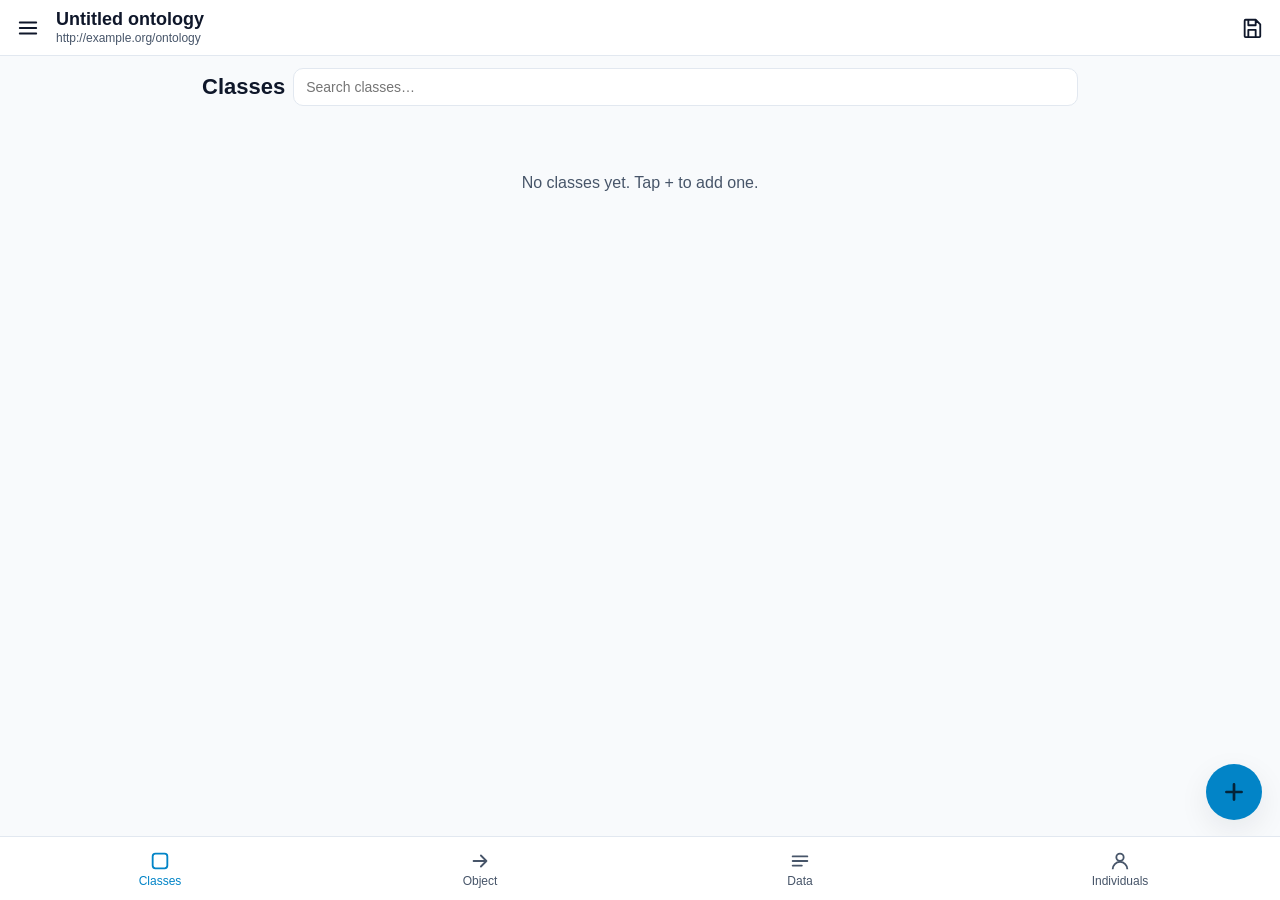
==== index.html @ ef808c2e "Add mobile-first OWL ontology creator and editor Introduces OntoMobile, a self-contained PWA that le" ====
<!DOCTYPE html>
<html lang="en">
<head>
  <meta charset="UTF-8" />
  <meta
    name="viewport"
    content="width=device-width, initial-scale=1.0, viewport-fit=cover, maximum-scale=1.0, user-scalable=no"
  />
  <meta name="theme-color" content="#0f172a" />
  <meta name="description" content="Mobile-first OWL ontology creator and editor." />
  <title>OntoMobile – OWL Ontology Editor</title>
  <link rel="manifest" href="manifest.webmanifest" />
  <link rel="icon" type="image/svg+xml" href="icons/icon.svg" />
  <link rel="apple-touch-icon" href="icons/icon-192.png" />
  <link rel="stylesheet" href="css/style.css" />
</head>
<body>
  <header class="app-header">
    <button id="menuBtn" class="icon-btn" aria-label="Open menu">
      <svg viewBox="0 0 24 24" aria-hidden="true"><path d="M3 6h18M3 12h18M3 18h18" stroke="currentColor" stroke-width="2" stroke-linecap="round"/></svg>
    </button>
    <div class="title">
      <h1 id="ontologyTitle">Untitled ontology</h1>
      <p id="ontologyIri" class="subtitle">http://example.org/ontology</p>
    </div>
    <button id="saveBtn" class="icon-btn" aria-label="Save">
      <svg viewBox="0 0 24 24" aria-hidden="true"><path d="M5 3h11l5 5v13a1 1 0 0 1-1 1H5a1 1 0 0 1-1-1V4a1 1 0 0 1 1-1Z M8 3v6h8V3 M8 21v-7h8v7" fill="none" stroke="currentColor" stroke-width="2" stroke-linejoin="round"/></svg>
    </button>
  </header>

  <nav id="sideMenu" class="side-menu" aria-hidden="true">
    <div class="side-menu-header">
      <h2>Ontology</h2>
      <button id="closeMenuBtn" class="icon-btn" aria-label="Close menu">&times;</button>
    </div>
    <ul class="menu-list">
      <li><button data-action="edit-meta">Edit metadata</button></li>
      <li><button data-action="import">Import OWL / RDF</button></li>
      <li><button data-action="export">Export OWL / RDF</button></li>
      <li><button data-action="view-raw">View raw OWL</button></li>
      <li><button data-action="new" class="danger">New ontology</button></li>
      <li><button data-action="clear" class="danger">Clear all data</button></li>
    </ul>
    <div class="side-menu-footer">
      <small>OntoMobile · OWL/RDF editor</small>
    </div>
  </nav>
  <div id="backdrop" class="backdrop" hidden></div>

  <main id="main" class="main">
    <section id="tab-classes" class="tab-panel active" data-tab="classes">
      <div class="list-header">
        <h2>Classes</h2>
        <input type="search" id="searchClasses" placeholder="Search classes…" />
      </div>
      <ul id="classList" class="item-list" aria-live="polite"></ul>
      <p id="classEmpty" class="empty">No classes yet. Tap + to add one.</p>
    </section>

    <section id="tab-objectProperties" class="tab-panel" data-tab="objectProperties">
      <div class="list-header">
        <h2>Object properties</h2>
        <input type="search" id="searchObjectProperties" placeholder="Search object properties…" />
      </div>
      <ul id="objectPropertyList" class="item-list"></ul>
      <p id="objectPropertyEmpty" class="empty">No object properties yet.</p>
    </section>

    <section id="tab-dataProperties" class="tab-panel" data-tab="dataProperties">
      <div class="list-header">
        <h2>Data properties</h2>
        <input type="search" id="searchDataProperties" placeholder="Search data properties…" />
      </div>
      <ul id="dataPropertyList" class="item-list"></ul>
      <p id="dataPropertyEmpty" class="empty">No data properties yet.</p>
    </section>

    <section id="tab-individuals" class="tab-panel" data-tab="individuals">
      <div class="list-header">
        <h2>Individuals</h2>
        <input type="search" id="searchIndividuals" placeholder="Search individuals…" />
      </div>
      <ul id="individualList" class="item-list"></ul>
      <p id="individualEmpty" class="empty">No individuals yet.</p>
    </section>
  </main>

  <button id="fab" class="fab" aria-label="Add item">
    <svg viewBox="0 0 24 24" aria-hidden="true"><path d="M12 5v14M5 12h14" stroke="currentColor" stroke-width="2.5" stroke-linecap="round"/></svg>
  </button>

  <nav class="tab-bar" role="tablist">
    <button class="tab-btn active" data-tab="classes" role="tab">
      <svg viewBox="0 0 24 24"><rect x="4" y="4" width="16" height="16" rx="3" fill="none" stroke="currentColor" stroke-width="2"/></svg>
      <span>Classes</span>
    </button>
    <button class="tab-btn" data-tab="objectProperties" role="tab">
      <svg viewBox="0 0 24 24"><path d="M5 12h14M13 6l6 6-6 6" fill="none" stroke="currentColor" stroke-width="2" stroke-linecap="round" stroke-linejoin="round"/></svg>
      <span>Object</span>
    </button>
    <button class="tab-btn" data-tab="dataProperties" role="tab">
      <svg viewBox="0 0 24 24"><path d="M4 7h16M4 12h16M4 17h10" fill="none" stroke="currentColor" stroke-width="2" stroke-linecap="round"/></svg>
      <span>Data</span>
    </button>
    <button class="tab-btn" data-tab="individuals" role="tab">
      <svg viewBox="0 0 24 24"><circle cx="12" cy="8" r="4" fill="none" stroke="currentColor" stroke-width="2"/><path d="M4 21c0-4.5 3.6-8 8-8s8 3.5 8 8" fill="none" stroke="currentColor" stroke-width="2"/></svg>
      <span>Individuals</span>
    </button>
  </nav>

  <!-- Sheet / modal for editing entities -->
  <div id="sheet" class="sheet" aria-hidden="true">
    <div class="sheet-backdrop"></div>
    <div class="sheet-panel" role="dialog" aria-modal="true" aria-labelledby="sheetTitle">
      <header class="sheet-header">
        <button class="icon-btn" data-sheet-cancel aria-label="Cancel">&times;</button>
        <h3 id="sheetTitle">Edit</h3>
        <button class="primary" data-sheet-save>Save</button>
      </header>
      <div id="sheetBody" class="sheet-body"></div>
    </div>
  </div>

  <div id="toast" class="toast" role="status" aria-live="polite"></div>

  <input type="file" id="fileInput" accept=".owl,.rdf,.xml,application/rdf+xml,text/xml" hidden />

  <script src="js/owl.js"></script>
  <script src="js/app.js"></script>
  <script>
    if ("serviceWorker" in navigator) {
      window.addEventListener("load", () => {
        navigator.serviceWorker.register("sw.js").catch(() => {});
      });
    }
  </script>
</body>
</html>
---- css/style.css ----
:root {
  --bg: #0f172a;
  --surface: #1e293b;
  --surface-2: #273449;
  --border: #334155;
  --text: #e2e8f0;
  --text-dim: #94a3b8;
  --accent: #38bdf8;
  --accent-2: #0ea5e9;
  --danger: #ef4444;
  --success: #22c55e;
  --header-h: 56px;
  --tabbar-h: 64px;
  --shadow: 0 10px 30px rgba(0, 0, 0, 0.4);
  --radius: 14px;
  --safe-top: env(safe-area-inset-top);
  --safe-bottom: env(safe-area-inset-bottom);
}

@media (prefers-color-scheme: light) {
  :root {
    --bg: #f8fafc;
    --surface: #ffffff;
    --surface-2: #f1f5f9;
    --border: #e2e8f0;
    --text: #0f172a;
    --text-dim: #475569;
    --accent: #0284c7;
    --accent-2: #0369a1;
    --shadow: 0 10px 30px rgba(15, 23, 42, 0.08);
  }
}

* {
  box-sizing: border-box;
}

html,
body {
  margin: 0;
  padding: 0;
  background: var(--bg);
  color: var(--text);
  font-family: -apple-system, BlinkMacSystemFont, "Segoe UI", Roboto, "Helvetica Neue",
    Arial, sans-serif;
  -webkit-font-smoothing: antialiased;
  overflow-x: hidden;
}

body {
  min-height: 100vh;
  padding-top: calc(var(--header-h) + var(--safe-top));
  padding-bottom: calc(var(--tabbar-h) + var(--safe-bottom));
}

h1,
h2,
h3 {
  margin: 0;
  font-weight: 600;
}

button {
  font-family: inherit;
  cursor: pointer;
}

input,
textarea,
select {
  font-family: inherit;
}

/* Header */
.app-header {
  position: fixed;
  inset: 0 0 auto 0;
  height: calc(var(--header-h) + var(--safe-top));
  padding-top: var(--safe-top);
  background: var(--surface);
  border-bottom: 1px solid var(--border);
  display: flex;
  align-items: center;
  gap: 8px;
  padding-left: 8px;
  padding-right: 8px;
  z-index: 20;
}

.app-header .title {
  flex: 1;
  min-width: 0;
  overflow: hidden;
}

.app-header h1 {
  font-size: 16px;
  line-height: 1.1;
  white-space: nowrap;
  overflow: hidden;
  text-overflow: ellipsis;
}

.subtitle {
  margin: 2px 0 0;
  font-size: 12px;
  color: var(--text-dim);
  white-space: nowrap;
  overflow: hidden;
  text-overflow: ellipsis;
}

.icon-btn {
  background: transparent;
  border: none;
  color: var(--text);
  width: 40px;
  height: 40px;
  border-radius: 10px;
  display: inline-flex;
  align-items: center;
  justify-content: center;
  font-size: 22px;
}

.icon-btn:active {
  background: var(--surface-2);
}

.icon-btn svg {
  width: 22px;
  height: 22px;
}

/* Side menu */
.side-menu {
  position: fixed;
  top: 0;
  left: 0;
  height: 100%;
  width: min(85vw, 320px);
  background: var(--surface);
  border-right: 1px solid var(--border);
  transform: translateX(-100%);
  transition: transform 0.25s ease;
  z-index: 40;
  display: flex;
  flex-direction: column;
  padding-top: var(--safe-top);
}

.side-menu.open {
  transform: translateX(0);
}

.side-menu-header {
  display: flex;
  align-items: center;
  justify-content: space-between;
  padding: 16px;
  border-bottom: 1px solid var(--border);
}

.menu-list {
  list-style: none;
  margin: 0;
  padding: 8px 0;
  flex: 1;
  overflow-y: auto;
}

.menu-list button {
  width: 100%;
  text-align: left;
  background: transparent;
  border: none;
  color: var(--text);
  padding: 14px 20px;
  font-size: 15px;
}

.menu-list button:active {
  background: var(--surface-2);
}

.menu-list button.danger {
  color: var(--danger);
}

.side-menu-footer {
  padding: 12px 16px;
  color: var(--text-dim);
  border-top: 1px solid var(--border);
}

.backdrop {
  position: fixed;
  inset: 0;
  background: rgba(0, 0, 0, 0.5);
  z-index: 30;
}

/* Main */
.main {
  padding: 12px;
  max-width: 900px;
  margin: 0 auto;
}

.tab-panel {
  display: none;
}

.tab-panel.active {
  display: block;
}

.list-header {
  display: flex;
  align-items: center;
  justify-content: space-between;
  gap: 8px;
  margin-bottom: 12px;
  flex-wrap: wrap;
}

.list-header h2 {
  font-size: 20px;
}

.list-header input[type="search"] {
  flex: 1 1 160px;
  min-width: 0;
  background: var(--surface);
  border: 1px solid var(--border);
  color: var(--text);
  padding: 10px 12px;
  border-radius: 10px;
  font-size: 14px;
}

.list-header input[type="search"]:focus {
  outline: 2px solid var(--accent);
  outline-offset: 1px;
}

/* Item list */
.item-list {
  list-style: none;
  margin: 0;
  padding: 0;
  display: flex;
  flex-direction: column;
  gap: 8px;
}

.item {
  background: var(--surface);
  border: 1px solid var(--border);
  border-radius: var(--radius);
  padding: 14px;
  display: flex;
  gap: 10px;
  align-items: flex-start;
}

.item .item-main {
  flex: 1;
  min-width: 0;
}

.item .item-title {
  font-weight: 600;
  word-break: break-word;
}

.item .item-sub {
  font-size: 13px;
  color: var(--text-dim);
  margin-top: 4px;
  word-break: break-word;
}

.item .chip {
  display: inline-block;
  background: var(--surface-2);
  color: var(--text-dim);
  border: 1px solid var(--border);
  border-radius: 999px;
  padding: 2px 8px;
  font-size: 12px;
  margin-right: 4px;
  margin-top: 4px;
}

.item-actions {
  display: flex;
  flex-direction: column;
  gap: 4px;
}

.item-actions button {
  background: transparent;
  border: none;
  color: var(--text-dim);
  padding: 6px 8px;
  border-radius: 8px;
  font-size: 13px;
}

.item-actions button:active {
  background: var(--surface-2);
  color: var(--text);
}

.item-actions .del {
  color: var(--danger);
}

.empty {
  text-align: center;
  color: var(--text-dim);
  padding: 40px 16px;
  display: none;
}

.empty.show {
  display: block;
}

/* FAB */
.fab {
  position: fixed;
  right: 18px;
  bottom: calc(var(--tabbar-h) + 16px + var(--safe-bottom));
  width: 56px;
  height: 56px;
  border-radius: 50%;
  background: var(--accent);
  color: #04243a;
  border: none;
  box-shadow: var(--shadow);
  display: inline-flex;
  align-items: center;
  justify-content: center;
  z-index: 15;
}

.fab:active {
  transform: scale(0.96);
}

.fab svg {
  width: 26px;
  height: 26px;
}

/* Tab bar */
.tab-bar {
  position: fixed;
  bottom: 0;
  left: 0;
  right: 0;
  height: calc(var(--tabbar-h) + var(--safe-bottom));
  padding-bottom: var(--safe-bottom);
  background: var(--surface);
  border-top: 1px solid var(--border);
  display: flex;
  align-items: stretch;
  z-index: 20;
}

.tab-btn {
  flex: 1;
  background: transparent;
  border: none;
  color: var(--text-dim);
  display: flex;
  flex-direction: column;
  align-items: center;
  justify-content: center;
  gap: 2px;
  font-size: 11px;
  padding: 6px 0;
}

.tab-btn svg {
  width: 22px;
  height: 22px;
}

.tab-btn.active {
  color: var(--accent);
}

/* Sheet */
.sheet {
  position: fixed;
  inset: 0;
  z-index: 50;
  display: none;
}

.sheet.open {
  display: block;
}

.sheet-backdrop {
  position: absolute;
  inset: 0;
  background: rgba(0, 0, 0, 0.55);
}

.sheet-panel {
  position: absolute;
  left: 0;
  right: 0;
  bottom: 0;
  background: var(--surface);
  border-top-left-radius: 18px;
  border-top-right-radius: 18px;
  max-height: 92vh;
  display: flex;
  flex-direction: column;
  box-shadow: var(--shadow);
  padding-bottom: var(--safe-bottom);
  animation: slide-up 0.2s ease;
}

@keyframes slide-up {
  from {
    transform: translateY(20%);
    opacity: 0;
  }
  to {
    transform: translateY(0);
    opacity: 1;
  }
}

.sheet-header {
  display: flex;
  align-items: center;
  justify-content: space-between;
  padding: 8px 12px;
  border-bottom: 1px solid var(--border);
}

.sheet-header h3 {
  font-size: 16px;
}

.sheet-body {
  padding: 16px;
  overflow-y: auto;
  flex: 1;
  display: flex;
  flex-direction: column;
  gap: 12px;
}

.primary {
  background: var(--accent);
  color: #04243a;
  border: none;
  padding: 8px 14px;
  border-radius: 10px;
  font-weight: 600;
}

.primary:active {
  background: var(--accent-2);
}

.secondary {
  background: var(--surface-2);
  color: var(--text);
  border: 1px solid var(--border);
  padding: 8px 14px;
  border-radius: 10px;
}

/* Form fields */
.field {
  display: flex;
  flex-direction: column;
  gap: 6px;
}

.field label {
  font-size: 13px;
  color: var(--text-dim);
}

.field input,
.field textarea,
.field select {
  background: var(--surface-2);
  color: var(--text);
  border: 1px solid var(--border);
  border-radius: 10px;
  padding: 12px;
  font-size: 15px;
}

.field textarea {
  min-height: 80px;
  resize: vertical;
}

.field input:focus,
.field textarea:focus,
.field select:focus {
  outline: 2px solid var(--accent);
  outline-offset: 1px;
}

.multi {
  display: flex;
  flex-wrap: wrap;
  gap: 6px;
  padding: 8px;
  background: var(--surface-2);
  border: 1px solid var(--border);
  border-radius: 10px;
  min-height: 44px;
}

.multi .tag {
  background: var(--surface);
  border: 1px solid var(--border);
  border-radius: 999px;
  padding: 4px 10px;
  font-size: 13px;
  display: inline-flex;
  align-items: center;
  gap: 6px;
}

.multi .tag button {
  border: none;
  background: transparent;
  color: var(--text-dim);
  font-size: 14px;
}

.multi input {
  flex: 1;
  min-width: 100px;
  background: transparent;
  border: none;
  color: var(--text);
  padding: 4px;
  outline: none;
}

.multi datalist {
  display: none;
}

.raw-view {
  font-family: ui-monospace, SFMono-Regular, Menlo, Monaco, Consolas, "Liberation Mono",
    monospace;
  font-size: 12px;
  white-space: pre;
  overflow: auto;
  background: var(--surface-2);
  border: 1px solid var(--border);
  border-radius: 10px;
  padding: 12px;
  min-height: 50vh;
  color: var(--text);
  width: 100%;
}

/* Toast */
.toast {
  position: fixed;
  bottom: calc(var(--tabbar-h) + 30px + var(--safe-bottom));
  left: 50%;
  transform: translateX(-50%) translateY(20px);
  background: #111827;
  color: #f9fafb;
  padding: 10px 16px;
  border-radius: 999px;
  font-size: 13px;
  box-shadow: var(--shadow);
  opacity: 0;
  pointer-events: none;
  transition: opacity 0.2s ease, transform 0.2s ease;
  z-index: 60;
  max-width: 90vw;
  text-align: center;
}

.toast.show {
  opacity: 1;
  transform: translateX(-50%) translateY(0);
}

/* Utilities */
.row {
  display: flex;
  gap: 8px;
}

.row > * {
  flex: 1;
}

hr.sep {
  border: none;
  border-top: 1px solid var(--border);
  margin: 8px 0;
}

.hint {
  font-size: 12px;
  color: var(--text-dim);
}

@media (min-width: 720px) {
  .app-header h1 {
    font-size: 18px;
  }
  .list-header h2 {
    font-size: 22px;
  }
  .tab-btn span {
    font-size: 12px;
  }
}
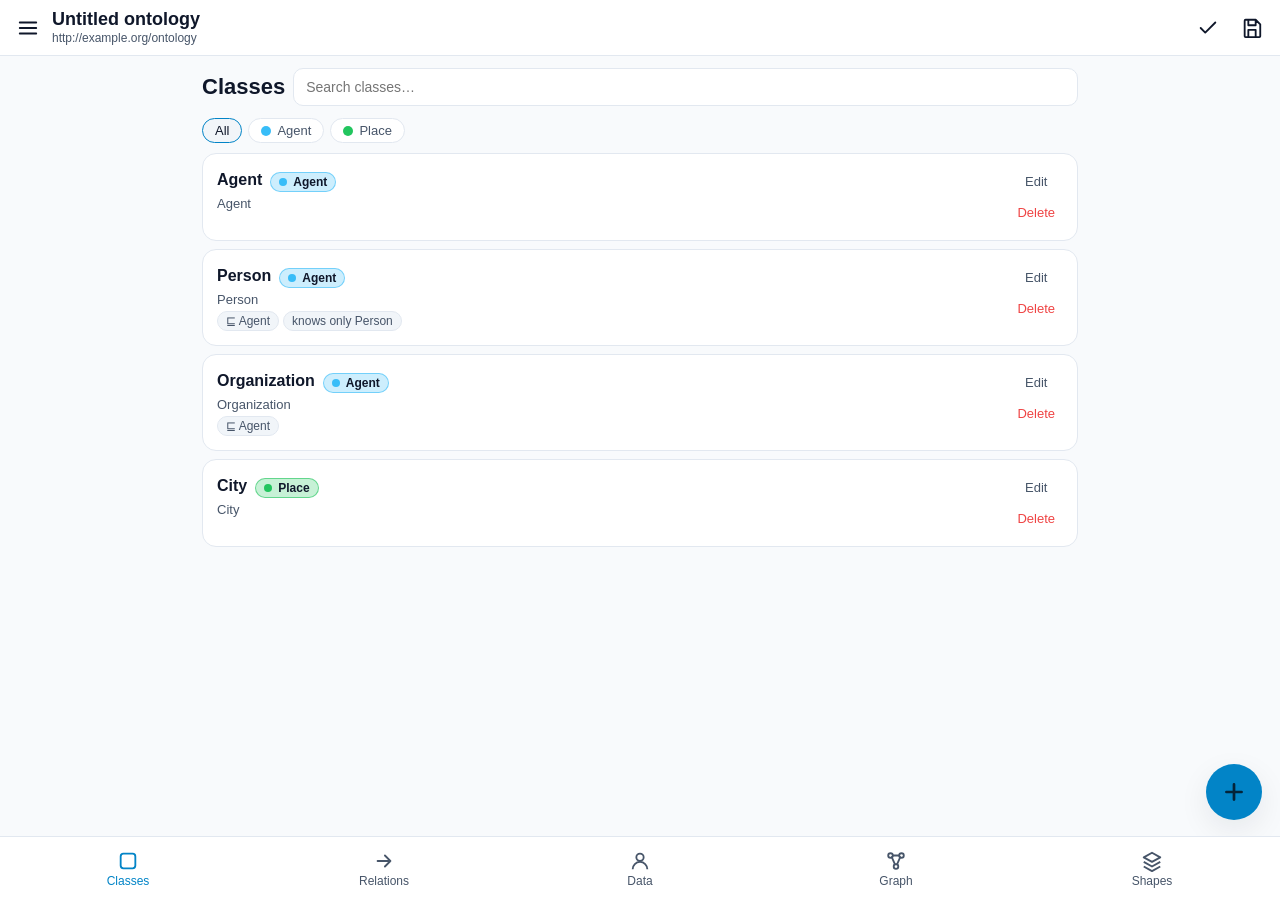
==== commit 775c2643: "Expand into KG + OWL restrictions + SHACL + categories + graph view Builds OntoMobile into a compreh" ====
--- a/index.html
+++ b/index.html
@@ -7,8 +7,8 @@
     content="width=device-width, initial-scale=1.0, viewport-fit=cover, maximum-scale=1.0, user-scalable=no"
   />
   <meta name="theme-color" content="#0f172a" />
-  <meta name="description" content="Mobile-first OWL ontology creator and editor." />
-  <title>OntoMobile – OWL Ontology Editor</title>
+  <meta name="description" content="Mobile-first ontology, knowledge graph and SHACL editor." />
+  <title>OntoMobile – Ontology, KG & SHACL editor</title>
   <link rel="manifest" href="manifest.webmanifest" />
   <link rel="icon" type="image/svg+xml" href="icons/icon.svg" />
   <link rel="apple-touch-icon" href="icons/icon-192.png" />
@@ -23,6 +23,10 @@
       <h1 id="ontologyTitle">Untitled ontology</h1>
       <p id="ontologyIri" class="subtitle">http://example.org/ontology</p>
     </div>
+    <button id="validateBtn" class="icon-btn" aria-label="Run SHACL validation" title="Validate">
+      <svg viewBox="0 0 24 24" aria-hidden="true"><path d="M20 6 9 17l-5-5" fill="none" stroke="currentColor" stroke-width="2" stroke-linecap="round" stroke-linejoin="round"/></svg>
+      <span id="validateBadge" class="badge" hidden></span>
+    </button>
     <button id="saveBtn" class="icon-btn" aria-label="Save">
       <svg viewBox="0 0 24 24" aria-hidden="true"><path d="M5 3h11l5 5v13a1 1 0 0 1-1 1H5a1 1 0 0 1-1-1V4a1 1 0 0 1 1-1Z M8 3v6h8V3 M8 21v-7h8v7" fill="none" stroke="currentColor" stroke-width="2" stroke-linejoin="round"/></svg>
     </button>
@@ -35,53 +39,84 @@
     </div>
     <ul class="menu-list">
       <li><button data-action="edit-meta">Edit metadata</button></li>
-      <li><button data-action="import">Import OWL / RDF</button></li>
-      <li><button data-action="export">Export OWL / RDF</button></li>
-      <li><button data-action="view-raw">View raw OWL</button></li>
+      <li><button data-action="categories">Manage categories</button></li>
+      <li><button data-action="import">Import OWL / SHACL</button></li>
+      <li><button data-action="export">Export OWL / SHACL</button></li>
+      <li><button data-action="view-raw">View raw RDF/XML</button></li>
+      <li><button data-action="validate">Run validation</button></li>
       <li><button data-action="new" class="danger">New ontology</button></li>
       <li><button data-action="clear" class="danger">Clear all data</button></li>
     </ul>
     <div class="side-menu-footer">
-      <small>OntoMobile · OWL/RDF editor</small>
+      <small>OntoMobile · Ontology + KG + SHACL</small>
     </div>
   </nav>
   <div id="backdrop" class="backdrop" hidden></div>
 
   <main id="main" class="main">
+    <!-- Classes -->
     <section id="tab-classes" class="tab-panel active" data-tab="classes">
       <div class="list-header">
         <h2>Classes</h2>
         <input type="search" id="searchClasses" placeholder="Search classes…" />
       </div>
+      <div id="categoryFilter" class="category-filter"></div>
       <ul id="classList" class="item-list" aria-live="polite"></ul>
       <p id="classEmpty" class="empty">No classes yet. Tap + to add one.</p>
     </section>
 
-    <section id="tab-objectProperties" class="tab-panel" data-tab="objectProperties">
+    <!-- Relations (object & data properties) -->
+    <section id="tab-relations" class="tab-panel" data-tab="relations">
       <div class="list-header">
-        <h2>Object properties</h2>
-        <input type="search" id="searchObjectProperties" placeholder="Search object properties…" />
+        <h2>Relations</h2>
+        <input type="search" id="searchRelations" placeholder="Search properties…" />
+      </div>
+      <div class="segmented" role="tablist">
+        <button class="seg-btn active" data-seg="object">Object</button>
+        <button class="seg-btn" data-seg="data">Data</button>
       </div>
       <ul id="objectPropertyList" class="item-list"></ul>
       <p id="objectPropertyEmpty" class="empty">No object properties yet.</p>
-    </section>
-
-    <section id="tab-dataProperties" class="tab-panel" data-tab="dataProperties">
-      <div class="list-header">
-        <h2>Data properties</h2>
-        <input type="search" id="searchDataProperties" placeholder="Search data properties…" />
-      </div>
-      <ul id="dataPropertyList" class="item-list"></ul>
+      <ul id="dataPropertyList" class="item-list" hidden></ul>
       <p id="dataPropertyEmpty" class="empty">No data properties yet.</p>
     </section>
 
+    <!-- Data / individuals (knowledge graph nodes) -->
     <section id="tab-individuals" class="tab-panel" data-tab="individuals">
       <div class="list-header">
-        <h2>Individuals</h2>
-        <input type="search" id="searchIndividuals" placeholder="Search individuals…" />
+        <h2>Instances</h2>
+        <input type="search" id="searchIndividuals" placeholder="Search instances…" />
       </div>
       <ul id="individualList" class="item-list"></ul>
-      <p id="individualEmpty" class="empty">No individuals yet.</p>
+      <p id="individualEmpty" class="empty">No instances yet.</p>
+    </section>
+
+    <!-- Graph -->
+    <section id="tab-graph" class="tab-panel" data-tab="graph">
+      <div class="list-header compact">
+        <h2>Graph</h2>
+        <div class="segmented small" role="tablist">
+          <button class="seg-btn active" data-graph-mode="schema">Schema</button>
+          <button class="seg-btn" data-graph-mode="instances">Instances</button>
+        </div>
+      </div>
+      <div id="graphCanvas" class="graph-canvas"></div>
+      <div class="graph-toolbar">
+        <button id="graphFit" class="secondary small">Fit</button>
+        <button id="graphReheat" class="secondary small">Re-layout</button>
+        <span id="graphInfo" class="hint"></span>
+      </div>
+    </section>
+
+    <!-- Shapes / SHACL -->
+    <section id="tab-shapes" class="tab-panel" data-tab="shapes">
+      <div class="list-header">
+        <h2>SHACL shapes</h2>
+        <input type="search" id="searchShapes" placeholder="Search shapes…" />
+      </div>
+      <ul id="shapeList" class="item-list"></ul>
+      <p id="shapeEmpty" class="empty">No shapes yet. Tap + to add one.</p>
+      <div class="validation-summary" id="validationSummary"></div>
     </section>
   </main>
 
@@ -94,17 +129,21 @@
       <svg viewBox="0 0 24 24"><rect x="4" y="4" width="16" height="16" rx="3" fill="none" stroke="currentColor" stroke-width="2"/></svg>
       <span>Classes</span>
     </button>
-    <button class="tab-btn" data-tab="objectProperties" role="tab">
+    <button class="tab-btn" data-tab="relations" role="tab">
       <svg viewBox="0 0 24 24"><path d="M5 12h14M13 6l6 6-6 6" fill="none" stroke="currentColor" stroke-width="2" stroke-linecap="round" stroke-linejoin="round"/></svg>
-      <span>Object</span>
-    </button>
-    <button class="tab-btn" data-tab="dataProperties" role="tab">
-      <svg viewBox="0 0 24 24"><path d="M4 7h16M4 12h16M4 17h10" fill="none" stroke="currentColor" stroke-width="2" stroke-linecap="round"/></svg>
-      <span>Data</span>
+      <span>Relations</span>
     </button>
     <button class="tab-btn" data-tab="individuals" role="tab">
       <svg viewBox="0 0 24 24"><circle cx="12" cy="8" r="4" fill="none" stroke="currentColor" stroke-width="2"/><path d="M4 21c0-4.5 3.6-8 8-8s8 3.5 8 8" fill="none" stroke="currentColor" stroke-width="2"/></svg>
-      <span>Individuals</span>
+      <span>Data</span>
+    </button>
+    <button class="tab-btn" data-tab="graph" role="tab">
+      <svg viewBox="0 0 24 24"><circle cx="6" cy="6" r="2.5" fill="none" stroke="currentColor" stroke-width="2"/><circle cx="18" cy="6" r="2.5" fill="none" stroke="currentColor" stroke-width="2"/><circle cx="12" cy="18" r="2.5" fill="none" stroke="currentColor" stroke-width="2"/><path d="M7 7l4 9M17 7l-4 9M8 6h8" fill="none" stroke="currentColor" stroke-width="2"/></svg>
+      <span>Graph</span>
+    </button>
+    <button class="tab-btn" data-tab="shapes" role="tab">
+      <svg viewBox="0 0 24 24"><path d="M12 3l9 5-9 5-9-5 9-5Z M3 13l9 5 9-5 M3 18l9 5 9-5" fill="none" stroke="currentColor" stroke-width="2" stroke-linejoin="round"/></svg>
+      <span>Shapes</span>
     </button>
   </nav>
 
@@ -122,10 +161,11 @@
   </div>
 
   <div id="toast" class="toast" role="status" aria-live="polite"></div>
-
-  <input type="file" id="fileInput" accept=".owl,.rdf,.xml,application/rdf+xml,text/xml" hidden />
+  <input type="file" id="fileInput" accept=".owl,.rdf,.xml,.ttl,application/rdf+xml,text/xml" hidden />
 
   <script src="js/owl.js"></script>
+  <script src="js/shacl.js"></script>
+  <script src="js/graph.js"></script>
   <script src="js/app.js"></script>
   <script>
     if ("serviceWorker" in navigator) {
--- a/css/style.css
+++ b/css/style.css
@@ -2,11 +2,15 @@
   --bg: #0f172a;
   --surface: #1e293b;
   --surface-2: #273449;
+  --surface-3: #334155;
   --border: #334155;
   --text: #e2e8f0;
   --text-dim: #94a3b8;
   --accent: #38bdf8;
   --accent-2: #0ea5e9;
+  --violet: #a78bfa;
+  --green: #22c55e;
+  --amber: #f59e0b;
   --danger: #ef4444;
   --success: #22c55e;
   --header-h: 56px;
@@ -22,6 +26,7 @@
     --bg: #f8fafc;
     --surface: #ffffff;
     --surface-2: #f1f5f9;
+    --surface-3: #e2e8f0;
     --border: #e2e8f0;
     --text: #0f172a;
     --text-dim: #475569;
@@ -31,45 +36,25 @@
   }
 }
 
-* {
-  box-sizing: border-box;
-}
-
-html,
-body {
+* { box-sizing: border-box; }
+
+html, body {
   margin: 0;
   padding: 0;
   background: var(--bg);
   color: var(--text);
-  font-family: -apple-system, BlinkMacSystemFont, "Segoe UI", Roboto, "Helvetica Neue",
-    Arial, sans-serif;
+  font-family: -apple-system, BlinkMacSystemFont, "Segoe UI", Roboto, "Helvetica Neue", Arial, sans-serif;
   -webkit-font-smoothing: antialiased;
   overflow-x: hidden;
 }
-
 body {
   min-height: 100vh;
   padding-top: calc(var(--header-h) + var(--safe-top));
   padding-bottom: calc(var(--tabbar-h) + var(--safe-bottom));
 }
-
-h1,
-h2,
-h3 {
-  margin: 0;
-  font-weight: 600;
-}
-
-button {
-  font-family: inherit;
-  cursor: pointer;
-}
-
-input,
-textarea,
-select {
-  font-family: inherit;
-}
+h1, h2, h3 { margin: 0; font-weight: 600; }
+button { font-family: inherit; cursor: pointer; }
+input, textarea, select { font-family: inherit; }
 
 /* Header */
 .app-header {
@@ -77,22 +62,18 @@
   inset: 0 0 auto 0;
   height: calc(var(--header-h) + var(--safe-top));
   padding-top: var(--safe-top);
-  background: var(--surface);
+  background: color-mix(in srgb, var(--surface) 92%, transparent);
+  backdrop-filter: blur(10px);
+  -webkit-backdrop-filter: blur(10px);
   border-bottom: 1px solid var(--border);
   display: flex;
   align-items: center;
-  gap: 8px;
+  gap: 4px;
   padding-left: 8px;
   padding-right: 8px;
   z-index: 20;
 }
-
-.app-header .title {
-  flex: 1;
-  min-width: 0;
-  overflow: hidden;
-}
-
+.app-header .title { flex: 1; min-width: 0; }
 .app-header h1 {
   font-size: 16px;
   line-height: 1.1;
@@ -100,7 +81,6 @@
   overflow: hidden;
   text-overflow: ellipsis;
 }
-
 .subtitle {
   margin: 2px 0 0;
   font-size: 12px;
@@ -111,94 +91,57 @@
 }
 
 .icon-btn {
-  background: transparent;
-  border: none;
-  color: var(--text);
-  width: 40px;
-  height: 40px;
-  border-radius: 10px;
-  display: inline-flex;
-  align-items: center;
-  justify-content: center;
+  background: transparent; border: none; color: var(--text);
+  width: 40px; height: 40px; border-radius: 10px;
+  display: inline-flex; align-items: center; justify-content: center;
   font-size: 22px;
-}
-
-.icon-btn:active {
-  background: var(--surface-2);
-}
-
-.icon-btn svg {
-  width: 22px;
-  height: 22px;
-}
+  position: relative;
+}
+.icon-btn:active { background: var(--surface-2); }
+.icon-btn svg { width: 22px; height: 22px; }
+.badge {
+  position: absolute;
+  top: 4px;
+  right: 4px;
+  min-width: 16px;
+  height: 16px;
+  border-radius: 8px;
+  background: var(--danger);
+  color: #fff;
+  font-size: 10px;
+  line-height: 16px;
+  padding: 0 4px;
+  font-weight: 700;
+  text-align: center;
+}
+.badge.ok { background: var(--success); }
 
 /* Side menu */
 .side-menu {
-  position: fixed;
-  top: 0;
-  left: 0;
-  height: 100%;
+  position: fixed; top: 0; left: 0; height: 100%;
   width: min(85vw, 320px);
   background: var(--surface);
   border-right: 1px solid var(--border);
   transform: translateX(-100%);
   transition: transform 0.25s ease;
   z-index: 40;
-  display: flex;
-  flex-direction: column;
+  display: flex; flex-direction: column;
   padding-top: var(--safe-top);
 }
-
-.side-menu.open {
-  transform: translateX(0);
-}
-
+.side-menu.open { transform: translateX(0); }
 .side-menu-header {
-  display: flex;
-  align-items: center;
-  justify-content: space-between;
-  padding: 16px;
-  border-bottom: 1px solid var(--border);
-}
-
-.menu-list {
-  list-style: none;
-  margin: 0;
-  padding: 8px 0;
-  flex: 1;
-  overflow-y: auto;
-}
-
+  display: flex; align-items: center; justify-content: space-between;
+  padding: 16px; border-bottom: 1px solid var(--border);
+}
+.menu-list { list-style: none; margin: 0; padding: 8px 0; flex: 1; overflow-y: auto; }
 .menu-list button {
-  width: 100%;
-  text-align: left;
-  background: transparent;
-  border: none;
-  color: var(--text);
-  padding: 14px 20px;
-  font-size: 15px;
-}
-
-.menu-list button:active {
-  background: var(--surface-2);
-}
-
-.menu-list button.danger {
-  color: var(--danger);
-}
-
-.side-menu-footer {
-  padding: 12px 16px;
-  color: var(--text-dim);
-  border-top: 1px solid var(--border);
-}
-
-.backdrop {
-  position: fixed;
-  inset: 0;
-  background: rgba(0, 0, 0, 0.5);
-  z-index: 30;
-}
+  width: 100%; text-align: left; background: transparent; border: none;
+  color: var(--text); padding: 14px 20px; font-size: 15px;
+}
+.menu-list button:active { background: var(--surface-2); }
+.menu-list button.danger { color: var(--danger); }
+.side-menu-footer { padding: 12px 16px; color: var(--text-dim); border-top: 1px solid var(--border); }
+.backdrop { position: fixed; inset: 0; background: rgba(0,0,0,0.5); z-index: 30; }
 
 /* Main */
 .main {
@@ -206,54 +149,79 @@
   max-width: 900px;
   margin: 0 auto;
 }
-
-.tab-panel {
-  display: none;
-}
-
-.tab-panel.active {
-  display: block;
-}
+.tab-panel { display: none; }
+.tab-panel.active { display: block; }
 
 .list-header {
+  display: flex; align-items: center; justify-content: space-between;
+  gap: 8px; margin-bottom: 12px; flex-wrap: wrap;
+}
+.list-header.compact { flex-wrap: nowrap; }
+.list-header h2 { font-size: 20px; }
+.list-header input[type="search"] {
+  flex: 1 1 160px; min-width: 0;
+  background: var(--surface); border: 1px solid var(--border);
+  color: var(--text); padding: 10px 12px; border-radius: 10px; font-size: 14px;
+}
+.list-header input[type="search"]:focus { outline: 2px solid var(--accent); outline-offset: 1px; }
+
+/* Segmented control */
+.segmented {
+  display: inline-flex;
+  background: var(--surface-2);
+  border: 1px solid var(--border);
+  border-radius: 10px;
+  padding: 3px;
+  margin-bottom: 12px;
+  gap: 2px;
+}
+.segmented.small { margin-bottom: 0; }
+.seg-btn {
+  background: transparent;
+  border: none;
+  color: var(--text-dim);
+  padding: 7px 14px;
+  border-radius: 8px;
+  font-size: 13px;
+  font-weight: 500;
+  transition: background 0.15s ease, color 0.15s ease;
+}
+.seg-btn.active {
+  background: var(--surface);
+  color: var(--text);
+  box-shadow: 0 1px 2px rgba(0,0,0,0.15);
+}
+
+/* Category filter chips */
+.category-filter {
   display: flex;
+  gap: 6px;
+  flex-wrap: wrap;
+  margin-bottom: 10px;
+}
+.cat-chip {
+  display: inline-flex;
   align-items: center;
-  justify-content: space-between;
-  gap: 8px;
-  margin-bottom: 12px;
-  flex-wrap: wrap;
-}
-
-.list-header h2 {
-  font-size: 20px;
-}
-
-.list-header input[type="search"] {
-  flex: 1 1 160px;
-  min-width: 0;
-  background: var(--surface);
-  border: 1px solid var(--border);
-  color: var(--text);
-  padding: 10px 12px;
-  border-radius: 10px;
-  font-size: 14px;
-}
-
-.list-header input[type="search"]:focus {
-  outline: 2px solid var(--accent);
-  outline-offset: 1px;
+  gap: 6px;
+  background: var(--surface);
+  border: 1px solid var(--border);
+  border-radius: 999px;
+  padding: 4px 12px;
+  font-size: 13px;
+  color: var(--text-dim);
+  cursor: pointer;
+}
+.cat-chip .swatch {
+  width: 10px; height: 10px; border-radius: 50%;
+}
+.cat-chip.active {
+  background: var(--surface-2);
+  color: var(--text);
+  border-color: var(--accent);
 }
 
 /* Item list */
-.item-list {
-  list-style: none;
-  margin: 0;
-  padding: 0;
-  display: flex;
-  flex-direction: column;
-  gap: 8px;
-}
-
+.item-list { list-style: none; margin: 0; padding: 0; display: flex; flex-direction: column; gap: 8px; }
 .item {
   background: var(--surface);
   border: 1px solid var(--border);
@@ -262,27 +230,24 @@
   display: flex;
   gap: 10px;
   align-items: flex-start;
-}
-
-.item .item-main {
-  flex: 1;
-  min-width: 0;
-}
-
-.item .item-title {
-  font-weight: 600;
-  word-break: break-word;
-}
-
-.item .item-sub {
-  font-size: 13px;
-  color: var(--text-dim);
-  margin-top: 4px;
-  word-break: break-word;
-}
-
+  position: relative;
+  overflow: hidden;
+}
+.item::before {
+  content: "";
+  position: absolute;
+  left: 0; top: 0; bottom: 0;
+  width: 3px;
+  background: var(--accent);
+  opacity: 0;
+  transition: opacity .15s;
+}
+.item.has-accent::before { opacity: 1; }
+.item .item-main { flex: 1; min-width: 0; }
+.item .item-title { font-weight: 600; word-break: break-word; display: flex; gap: 8px; align-items: center; flex-wrap: wrap; }
+.item .item-sub { font-size: 13px; color: var(--text-dim); margin-top: 4px; word-break: break-word; }
 .item .chip {
-  display: inline-block;
+  display: inline-flex; align-items: center; gap: 4px;
   background: var(--surface-2);
   color: var(--text-dim);
   border: 1px solid var(--border);
@@ -292,229 +257,112 @@
   margin-right: 4px;
   margin-top: 4px;
 }
-
-.item-actions {
-  display: flex;
-  flex-direction: column;
-  gap: 4px;
-}
-
+.item .chip.cat {
+  color: var(--text);
+  border-color: transparent;
+}
+.item-actions { display: flex; flex-direction: column; gap: 4px; }
 .item-actions button {
-  background: transparent;
-  border: none;
-  color: var(--text-dim);
-  padding: 6px 8px;
-  border-radius: 8px;
-  font-size: 13px;
-}
-
-.item-actions button:active {
-  background: var(--surface-2);
-  color: var(--text);
-}
-
-.item-actions .del {
-  color: var(--danger);
-}
-
-.empty {
-  text-align: center;
-  color: var(--text-dim);
-  padding: 40px 16px;
-  display: none;
-}
-
-.empty.show {
-  display: block;
-}
+  background: transparent; border: none; color: var(--text-dim);
+  padding: 6px 8px; border-radius: 8px; font-size: 13px;
+}
+.item-actions button:active { background: var(--surface-2); color: var(--text); }
+.item-actions .del { color: var(--danger); }
+.empty { text-align: center; color: var(--text-dim); padding: 40px 16px; display: none; }
+.empty.show { display: block; }
 
 /* FAB */
 .fab {
   position: fixed;
   right: 18px;
   bottom: calc(var(--tabbar-h) + 16px + var(--safe-bottom));
-  width: 56px;
-  height: 56px;
-  border-radius: 50%;
-  background: var(--accent);
-  color: #04243a;
-  border: none;
-  box-shadow: var(--shadow);
-  display: inline-flex;
-  align-items: center;
-  justify-content: center;
+  width: 56px; height: 56px; border-radius: 50%;
+  background: var(--accent); color: #04243a;
+  border: none; box-shadow: var(--shadow);
+  display: inline-flex; align-items: center; justify-content: center;
   z-index: 15;
-}
-
-.fab:active {
-  transform: scale(0.96);
-}
-
-.fab svg {
-  width: 26px;
-  height: 26px;
-}
+  transition: transform 0.1s ease, opacity 0.15s ease;
+}
+.fab:active { transform: scale(0.94); }
+.fab.hidden { opacity: 0; pointer-events: none; transform: scale(0.8); }
+.fab svg { width: 26px; height: 26px; }
 
 /* Tab bar */
 .tab-bar {
   position: fixed;
-  bottom: 0;
-  left: 0;
-  right: 0;
+  bottom: 0; left: 0; right: 0;
   height: calc(var(--tabbar-h) + var(--safe-bottom));
   padding-bottom: var(--safe-bottom);
-  background: var(--surface);
+  background: color-mix(in srgb, var(--surface) 92%, transparent);
+  backdrop-filter: blur(10px);
+  -webkit-backdrop-filter: blur(10px);
   border-top: 1px solid var(--border);
-  display: flex;
-  align-items: stretch;
+  display: flex; align-items: stretch;
   z-index: 20;
 }
-
 .tab-btn {
-  flex: 1;
-  background: transparent;
-  border: none;
+  flex: 1; background: transparent; border: none;
   color: var(--text-dim);
-  display: flex;
-  flex-direction: column;
-  align-items: center;
-  justify-content: center;
-  gap: 2px;
-  font-size: 11px;
-  padding: 6px 0;
-}
-
-.tab-btn svg {
-  width: 22px;
-  height: 22px;
-}
-
-.tab-btn.active {
-  color: var(--accent);
-}
+  display: flex; flex-direction: column; align-items: center; justify-content: center;
+  gap: 2px; font-size: 11px; padding: 6px 0;
+  transition: color .15s;
+}
+.tab-btn svg { width: 22px; height: 22px; }
+.tab-btn.active { color: var(--accent); }
 
 /* Sheet */
-.sheet {
-  position: fixed;
-  inset: 0;
-  z-index: 50;
-  display: none;
-}
-
-.sheet.open {
-  display: block;
-}
-
-.sheet-backdrop {
-  position: absolute;
-  inset: 0;
-  background: rgba(0, 0, 0, 0.55);
-}
-
+.sheet { position: fixed; inset: 0; z-index: 50; display: none; }
+.sheet.open { display: block; }
+.sheet-backdrop { position: absolute; inset: 0; background: rgba(0,0,0,0.55); }
 .sheet-panel {
-  position: absolute;
-  left: 0;
-  right: 0;
-  bottom: 0;
-  background: var(--surface);
-  border-top-left-radius: 18px;
-  border-top-right-radius: 18px;
+  position: absolute; left: 0; right: 0; bottom: 0;
+  background: var(--surface);
+  border-top-left-radius: 18px; border-top-right-radius: 18px;
   max-height: 92vh;
-  display: flex;
-  flex-direction: column;
+  display: flex; flex-direction: column;
   box-shadow: var(--shadow);
   padding-bottom: var(--safe-bottom);
   animation: slide-up 0.2s ease;
 }
-
-@keyframes slide-up {
-  from {
-    transform: translateY(20%);
-    opacity: 0;
-  }
-  to {
-    transform: translateY(0);
-    opacity: 1;
-  }
-}
-
+@keyframes slide-up { from { transform: translateY(20%); opacity: 0; } to { transform: translateY(0); opacity: 1; } }
 .sheet-header {
-  display: flex;
-  align-items: center;
-  justify-content: space-between;
-  padding: 8px 12px;
-  border-bottom: 1px solid var(--border);
-}
-
-.sheet-header h3 {
-  font-size: 16px;
-}
-
-.sheet-body {
-  padding: 16px;
-  overflow-y: auto;
-  flex: 1;
-  display: flex;
-  flex-direction: column;
-  gap: 12px;
-}
-
-.primary {
-  background: var(--accent);
-  color: #04243a;
-  border: none;
-  padding: 8px 14px;
+  display: flex; align-items: center; justify-content: space-between;
+  padding: 8px 12px; border-bottom: 1px solid var(--border);
+}
+.sheet-header h3 { font-size: 16px; }
+.sheet-body { padding: 16px; overflow-y: auto; flex: 1; display: flex; flex-direction: column; gap: 12px; }
+
+.primary { background: var(--accent); color: #04243a; border: none; padding: 8px 14px; border-radius: 10px; font-weight: 600; }
+.primary:active { background: var(--accent-2); }
+.secondary { background: var(--surface-2); color: var(--text); border: 1px solid var(--border); padding: 8px 14px; border-radius: 10px; }
+.secondary.small { padding: 6px 10px; font-size: 12px; }
+
+/* Form fields */
+.field { display: flex; flex-direction: column; gap: 6px; }
+.field label { font-size: 13px; color: var(--text-dim); }
+.field input, .field textarea, .field select {
+  background: var(--surface-2);
+  color: var(--text);
+  border: 1px solid var(--border);
   border-radius: 10px;
-  font-weight: 600;
-}
-
-.primary:active {
-  background: var(--accent-2);
-}
-
-.secondary {
-  background: var(--surface-2);
-  color: var(--text);
-  border: 1px solid var(--border);
-  padding: 8px 14px;
+  padding: 12px; font-size: 15px;
+}
+.field textarea { min-height: 80px; resize: vertical; }
+.field input:focus, .field textarea:focus, .field select:focus {
+  outline: 2px solid var(--accent); outline-offset: 1px;
+}
+.field.inline-color input[type="color"] {
+  padding: 0; width: 44px; height: 44px;
+  background: transparent;
+  border: 1px solid var(--border);
   border-radius: 10px;
 }
-
-/* Form fields */
-.field {
-  display: flex;
-  flex-direction: column;
-  gap: 6px;
-}
-
-.field label {
-  font-size: 13px;
-  color: var(--text-dim);
-}
-
-.field input,
-.field textarea,
-.field select {
-  background: var(--surface-2);
-  color: var(--text);
-  border: 1px solid var(--border);
-  border-radius: 10px;
-  padding: 12px;
-  font-size: 15px;
-}
-
-.field textarea {
-  min-height: 80px;
-  resize: vertical;
-}
-
-.field input:focus,
-.field textarea:focus,
-.field select:focus {
-  outline: 2px solid var(--accent);
-  outline-offset: 1px;
-}
-
+.row { display: flex; gap: 8px; flex-wrap: wrap; }
+.row > * { flex: 1; min-width: 120px; }
+hr.sep { border: none; border-top: 1px solid var(--border); margin: 8px 0; }
+.hint { font-size: 12px; color: var(--text-dim); }
+
+/* Multi-IRI picker */
 .multi {
   display: flex;
   flex-wrap: wrap;
@@ -525,42 +373,23 @@
   border-radius: 10px;
   min-height: 44px;
 }
-
 .multi .tag {
   background: var(--surface);
   border: 1px solid var(--border);
   border-radius: 999px;
   padding: 4px 10px;
   font-size: 13px;
-  display: inline-flex;
-  align-items: center;
-  gap: 6px;
-}
-
-.multi .tag button {
-  border: none;
-  background: transparent;
-  color: var(--text-dim);
-  font-size: 14px;
-}
-
+  display: inline-flex; align-items: center; gap: 6px;
+}
+.multi .tag button { border: none; background: transparent; color: var(--text-dim); font-size: 14px; padding: 0; }
 .multi input {
-  flex: 1;
-  min-width: 100px;
-  background: transparent;
-  border: none;
-  color: var(--text);
-  padding: 4px;
-  outline: none;
-}
-
-.multi datalist {
-  display: none;
-}
+  flex: 1; min-width: 100px; background: transparent; border: none;
+  color: var(--text); padding: 4px; outline: none;
+}
+.multi datalist { display: none; }
 
 .raw-view {
-  font-family: ui-monospace, SFMono-Regular, Menlo, Monaco, Consolas, "Liberation Mono",
-    monospace;
+  font-family: ui-monospace, SFMono-Regular, Menlo, Monaco, Consolas, "Liberation Mono", monospace;
   font-size: 12px;
   white-space: pre;
   overflow: auto;
@@ -571,6 +400,41 @@
   min-height: 50vh;
   color: var(--text);
   width: 100%;
+}
+
+/* Card group with header */
+.group {
+  background: var(--surface-2);
+  border: 1px solid var(--border);
+  border-radius: 12px;
+  padding: 10px;
+  display: flex; flex-direction: column;
+  gap: 8px;
+}
+.group-title { font-size: 13px; color: var(--text-dim); font-weight: 600; text-transform: uppercase; letter-spacing: .5px; }
+
+/* Restriction / assertion rows */
+.row-card {
+  background: var(--surface);
+  border: 1px solid var(--border);
+  border-radius: 10px;
+  padding: 10px;
+  display: flex; flex-direction: column; gap: 6px;
+}
+.row-card .row-head {
+  display: flex; gap: 6px; align-items: center;
+}
+.row-card .row-head select, .row-card .row-head input {
+  flex: 1; min-width: 0;
+  background: var(--surface-2);
+  border: 1px solid var(--border);
+  color: var(--text);
+  border-radius: 8px; padding: 8px;
+  font-size: 13px;
+}
+.row-card .row-del {
+  background: transparent; border: none; color: var(--danger); font-size: 18px;
+  width: 30px; height: 30px; border-radius: 8px;
 }
 
 /* Toast */
@@ -579,54 +443,84 @@
   bottom: calc(var(--tabbar-h) + 30px + var(--safe-bottom));
   left: 50%;
   transform: translateX(-50%) translateY(20px);
-  background: #111827;
-  color: #f9fafb;
+  background: #111827; color: #f9fafb;
   padding: 10px 16px;
   border-radius: 999px;
   font-size: 13px;
   box-shadow: var(--shadow);
-  opacity: 0;
-  pointer-events: none;
+  opacity: 0; pointer-events: none;
   transition: opacity 0.2s ease, transform 0.2s ease;
   z-index: 60;
-  max-width: 90vw;
-  text-align: center;
-}
-
-.toast.show {
-  opacity: 1;
-  transform: translateX(-50%) translateY(0);
-}
-
-/* Utilities */
-.row {
-  display: flex;
-  gap: 8px;
-}
-
-.row > * {
-  flex: 1;
-}
-
-hr.sep {
-  border: none;
-  border-top: 1px solid var(--border);
-  margin: 8px 0;
-}
-
-.hint {
-  font-size: 12px;
-  color: var(--text-dim);
+  max-width: 90vw; text-align: center;
+}
+.toast.show { opacity: 1; transform: translateX(-50%) translateY(0); }
+
+/* Graph */
+.graph-canvas {
+  height: calc(100vh - var(--header-h) - var(--tabbar-h) - var(--safe-top) - var(--safe-bottom) - 180px);
+  min-height: 360px;
+  border: 1px solid var(--border);
+  border-radius: 12px;
+  background: linear-gradient(135deg, var(--surface) 0%, var(--surface-2) 100%);
+  position: relative;
+  overflow: hidden;
+  touch-action: none;
+}
+.graph-svg { display: block; width: 100%; height: 100%; }
+.graph-toolbar {
+  display: flex; align-items: center; gap: 10px;
+  padding: 10px 0;
+  flex-wrap: wrap;
+}
+
+.nodelabel { fill: var(--text); font-size: 12px; font-weight: 500; pointer-events: none; }
+.nodesubtitle { fill: var(--text-dim); font-size: 10px; pointer-events: none; }
+.linklabel { fill: var(--text-dim); font-size: 10px; pointer-events: none; }
+.node { cursor: grab; }
+.node:active { cursor: grabbing; }
+.link { opacity: .75; }
+
+/* Validation summary */
+.validation-summary {
+  margin-top: 16px;
+  padding: 12px;
+  border-radius: 12px;
+  border: 1px solid var(--border);
+  background: var(--surface);
+  display: none;
+}
+.validation-summary.show { display: block; }
+.validation-summary h3 {
+  font-size: 14px;
+  margin-bottom: 8px;
+  display: flex; align-items: center; gap: 8px;
+}
+.validation-summary .status-pill {
+  display: inline-block;
+  padding: 2px 8px;
+  border-radius: 999px;
+  font-size: 11px;
+  font-weight: 600;
+}
+.status-pill.ok { background: color-mix(in srgb, var(--success) 25%, transparent); color: var(--success); }
+.status-pill.err { background: color-mix(in srgb, var(--danger) 25%, transparent); color: var(--danger); }
+.status-pill.warn { background: color-mix(in srgb, var(--amber) 25%, transparent); color: var(--amber); }
+.validation-summary ul { list-style: none; margin: 0; padding: 0; display: flex; flex-direction: column; gap: 6px; max-height: 340px; overflow: auto; }
+.validation-summary li {
+  padding: 8px 10px;
+  background: var(--surface-2);
+  border-left: 3px solid var(--danger);
+  border-radius: 6px;
+  font-size: 13px;
+}
+.validation-summary li.warn { border-left-color: var(--amber); }
+.validation-summary li .focus {
+  font-family: ui-monospace, SFMono-Regular, Menlo, monospace;
+  font-size: 11px; color: var(--text-dim);
 }
 
 @media (min-width: 720px) {
-  .app-header h1 {
-    font-size: 18px;
-  }
-  .list-header h2 {
-    font-size: 22px;
-  }
-  .tab-btn span {
-    font-size: 12px;
-  }
-}
+  .app-header h1 { font-size: 18px; }
+  .list-header h2 { font-size: 22px; }
+  .tab-btn span { font-size: 12px; }
+}
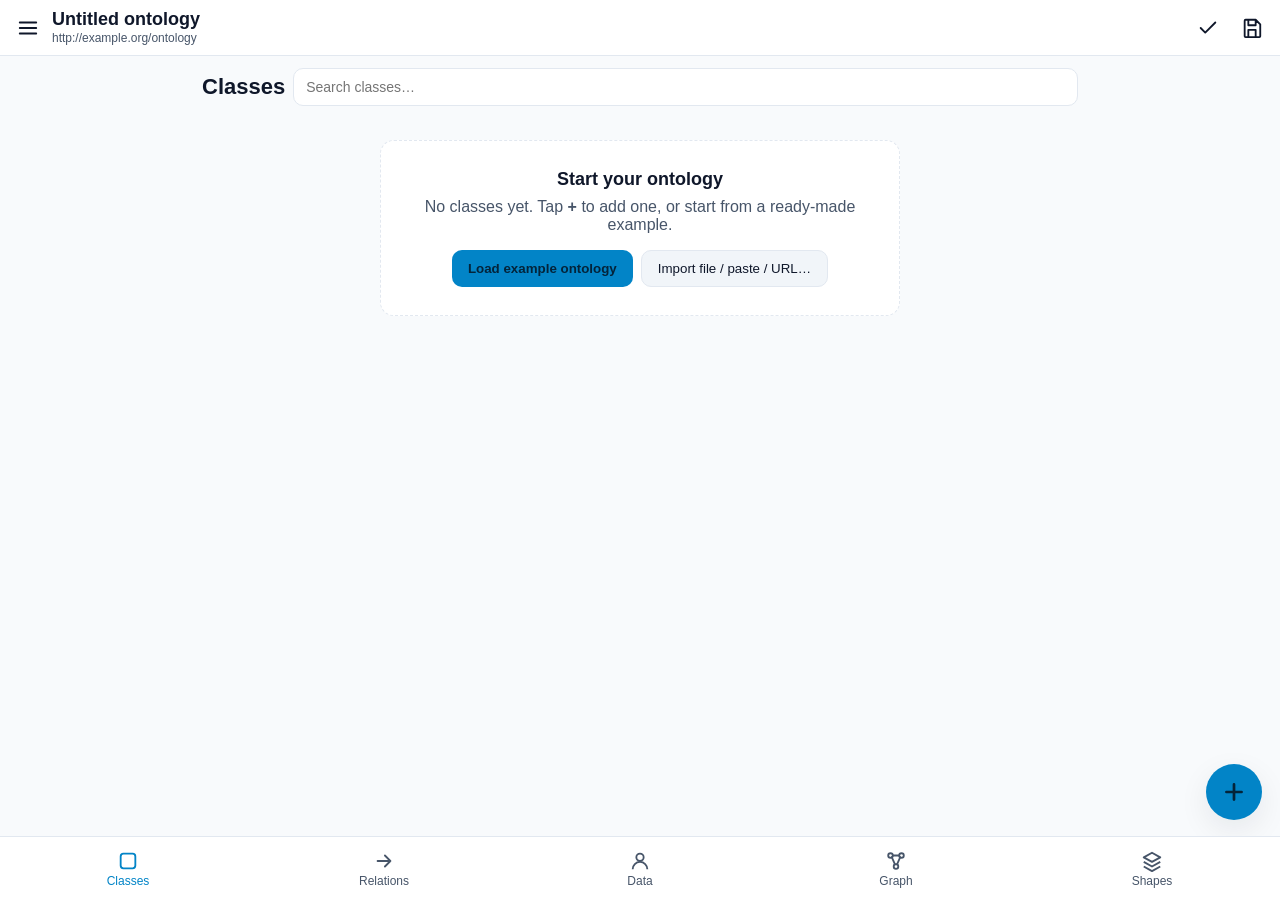
==== commit 671ec849: "Don't auto-seed on first run; add clear empty-state CTA Previously, whenever localStorage was empty " ====
--- a/index.html
+++ b/index.html
@@ -40,7 +40,8 @@
     <ul class="menu-list">
       <li><button data-action="edit-meta">Edit metadata</button></li>
       <li><button data-action="categories">Manage categories</button></li>
-      <li><button data-action="import">Import OWL / SHACL</button></li>
+      <li><button data-action="import">Import OWL / SHACL…</button></li>
+      <li><button data-action="examples">Load example ontology</button></li>
       <li><button data-action="export">Export OWL / SHACL</button></li>
       <li><button data-action="view-raw">View raw RDF/XML</button></li>
       <li><button data-action="validate">Run validation</button></li>
@@ -62,7 +63,14 @@
       </div>
       <div id="categoryFilter" class="category-filter"></div>
       <ul id="classList" class="item-list" aria-live="polite"></ul>
-      <p id="classEmpty" class="empty">No classes yet. Tap + to add one.</p>
+      <div id="classEmpty" class="empty empty-rich">
+        <h3>Start your ontology</h3>
+        <p>No classes yet. Tap <strong>+</strong> to add one, or start from a ready-made example.</p>
+        <div class="empty-actions">
+          <button class="primary" data-action="load-example">Load example ontology</button>
+          <button class="secondary" data-action="import-sheet">Import file / paste / URL…</button>
+        </div>
+      </div>
     </section>
 
     <!-- Relations (object & data properties) -->
@@ -76,9 +84,9 @@
         <button class="seg-btn" data-seg="data">Data</button>
       </div>
       <ul id="objectPropertyList" class="item-list"></ul>
-      <p id="objectPropertyEmpty" class="empty">No object properties yet.</p>
+      <p id="objectPropertyEmpty" class="empty">No object properties yet. Tap + to add one.</p>
       <ul id="dataPropertyList" class="item-list" hidden></ul>
-      <p id="dataPropertyEmpty" class="empty">No data properties yet.</p>
+      <p id="dataPropertyEmpty" class="empty">No data properties yet. Tap + to add one.</p>
     </section>
 
     <!-- Data / individuals (knowledge graph nodes) -->
@@ -88,7 +96,7 @@
         <input type="search" id="searchIndividuals" placeholder="Search instances…" />
       </div>
       <ul id="individualList" class="item-list"></ul>
-      <p id="individualEmpty" class="empty">No instances yet.</p>
+      <p id="individualEmpty" class="empty">No instances yet. Tap + to add one.</p>
     </section>
 
     <!-- Graph -->
@@ -161,7 +169,8 @@
   </div>
 
   <div id="toast" class="toast" role="status" aria-live="polite"></div>
-  <input type="file" id="fileInput" accept=".owl,.rdf,.xml,.ttl,application/rdf+xml,text/xml" hidden />
+  <!-- No 'accept' attribute: iOS Files greys out unknown extensions like .owl otherwise. -->
+  <input type="file" id="fileInput" hidden />
 
   <script src="js/owl.js"></script>
   <script src="js/shacl.js"></script>
--- a/css/style.css
+++ b/css/style.css
@@ -270,6 +270,23 @@
 .item-actions .del { color: var(--danger); }
 .empty { text-align: center; color: var(--text-dim); padding: 40px 16px; display: none; }
 .empty.show { display: block; }
+.empty-rich {
+  border: 1px dashed var(--border);
+  border-radius: 14px;
+  background: var(--surface);
+  padding: 28px 20px;
+  max-width: 520px;
+  margin: 12px auto 0;
+}
+.empty-rich h3 { margin-bottom: 8px; color: var(--text); font-size: 18px; }
+.empty-rich p { margin: 0 0 16px; }
+.empty-actions {
+  display: flex;
+  gap: 8px;
+  justify-content: center;
+  flex-wrap: wrap;
+}
+.empty-actions .primary, .empty-actions .secondary { padding: 10px 16px; }
 
 /* FAB */
 .fab {
